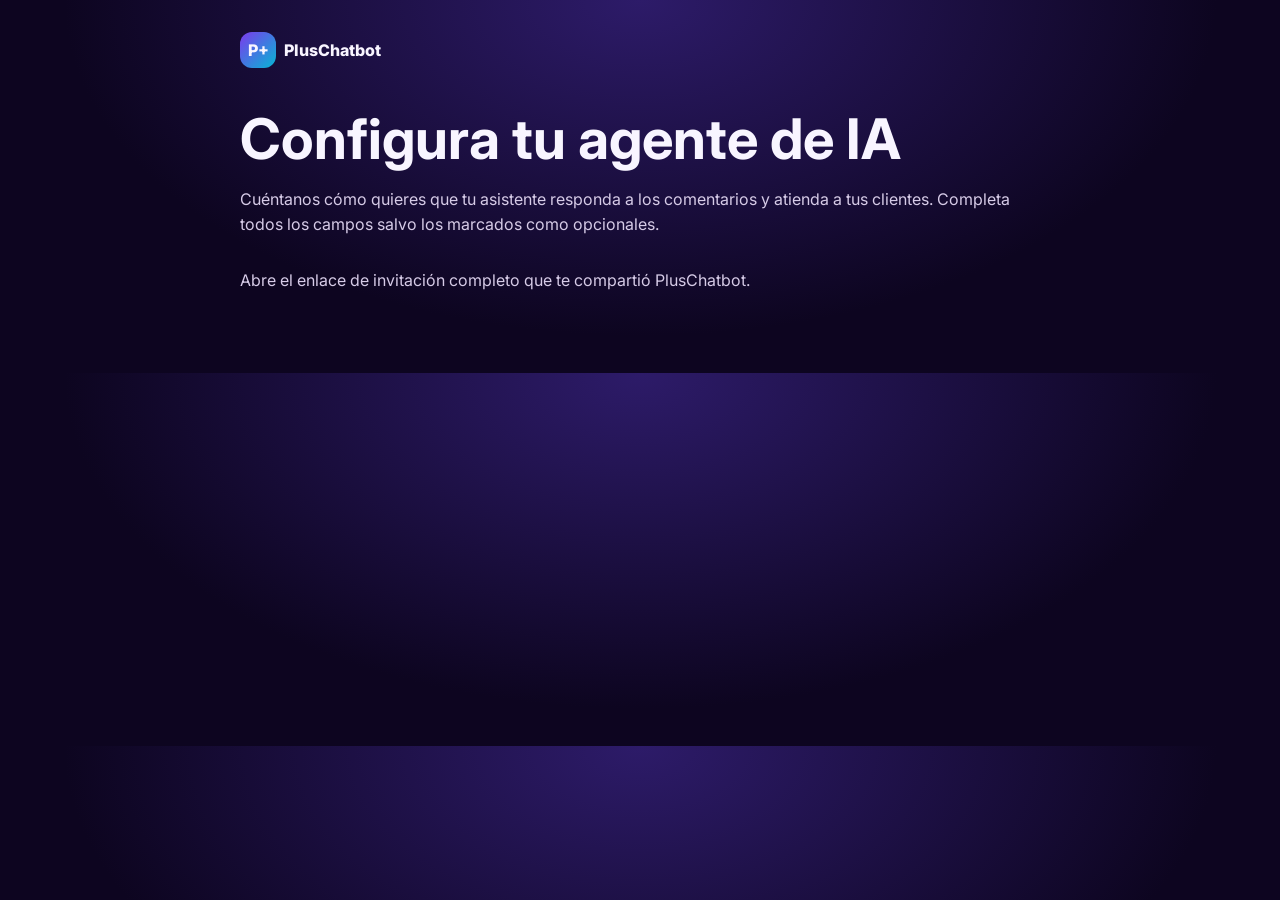
==== configura-tu-agente/index.html @ 4cf22879 "Agrega formulario de configuración de agentes" ====
<!doctype html>
<html lang="es">
<head>
<meta charset="utf-8">
<meta name="viewport" content="width=device-width, initial-scale=1">
<meta name="robots" content="noindex, nofollow">
<meta name="referrer" content="no-referrer">
<title>Configura tu agente | PlusChatbot</title>
<link href="https://fonts.googleapis.com/css2?family=Inter:wght@400;600;700;800&display=swap" rel="stylesheet">
<style>
* { box-sizing: border-box; }
body { margin: 0; background: radial-gradient(ellipse at top,#2d1b69,#0d0520 36rem); color: #f8f5ff; font: 1rem/1.55 Inter,system-ui,sans-serif; }
main { max-width: 52rem; margin: auto; padding: 2rem 1rem 4rem; }
a { color: inherit; text-decoration: none; font-weight: 800; }
.mark { display: inline-grid; place-items: center; width: 2.25rem; height: 2.25rem; border-radius: .75rem; background: linear-gradient(135deg,#7c3aed,#06b6d4); margin-right: .5rem; }
header { margin: 2.5rem 0 2rem; }
h1 { font-size: clamp(2rem,6vw,3.5rem); line-height: 1.12; margin: 0; }
section { background: #160a35; border: 1px solid #483570; border-radius: 1rem; padding: clamp(1rem,4vw,2rem); margin: 1rem 0; }
h2 { font-size: 1.3rem; margin: 0; }
p, .hint { color: #d6cbe7; }
label { display: block; font-weight: 700; margin-top: 1.4rem; }
.hint { display: block; margin: .25rem 0 .6rem; }
textarea { width: 100%; min-height: 6rem; resize: vertical; background: #0d0520; color: inherit; border: 1px solid #806aa8; border-radius: .6rem; padding: .75rem; font: inherit; }
:focus-visible { outline: 2px solid #67e8f9; outline-offset: 3px; }
button { background: #7c3aed; color: white; border: 0; border-radius: .65rem; padding: .85rem 1.2rem; font: inherit; font-weight: 700; cursor: pointer; }
button:disabled { opacity: .65; cursor: default; }
</style>
</head>
<body>
<main>
<a href="../"><span class="mark" aria-hidden="true">P+</span>PlusChatbot</a>
<header><h1>Configura tu agente de IA</h1><p>Cuéntanos cómo quieres que tu asistente responda a los comentarios y atienda a tus clientes. Completa todos los campos salvo los marcados como opcionales.</p></header>
<noscript><p>Activa JavaScript para enviar el formulario.</p></noscript>
<form hidden>
<section aria-labelledby="seccion-0">
<h2 id="seccion-0">1. Persona y objetivo</h2>
<p>Quién es la IA, qué busca y de dónde vino el lead.</p>
<label for="personalidad">Personalidad</label>
<span class="hint" id="personalidad-ayuda">¿Cómo quieres que suene al responder comentarios (cercana, profesional, amable, divertida)? ¿Tutea o trata de usted? ¿Usa emojis? ¿Cuáles y con qué frecuencia?</span>
<textarea id="personalidad" name="personalidad" aria-describedby="personalidad-ayuda" maxlength="6000" required></textarea>
<label for="objetivo">Objetivo</label>
<span class="hint" id="objetivo-ayuda">¿Qué quieres lograr con las respuestas a comentarios (resolver dudas, llevar a la persona al chat privado o a WhatsApp, agendar una cita, vender)?</span>
<textarea id="objetivo" name="objetivo" aria-describedby="objetivo-ayuda" maxlength="6000" required></textarea>
<label for="origen">Origen de los contactos (opcional)</label>
<span class="hint" id="origen-ayuda">¿De dónde vienen los contactos que atenderá el asistente? Por ejemplo, comentarios en Instagram o Facebook.</span>
<textarea id="origen" name="origen" aria-describedby="origen-ayuda" maxlength="6000"></textarea>
</section>
<section aria-labelledby="seccion-1">
<h2 id="seccion-1">2. Contexto empresarial</h2>
<p>Datos sobre tu empresa en los que la IA puede apoyarse.</p>
<label for="empresa">Información de la empresa</label>
<span class="hint" id="empresa-ayuda">¿Qué hace tu empresa y qué productos o servicios ofrece? ¿Cuál es su historia, su propuesta de valor y a quién atiende? ¿Cuáles son sus precios, ubicación y horarios? ¿Qué enlaces o datos debe compartir la IA (web, WhatsApp, agenda)?</span>
<textarea id="empresa" name="empresa" aria-describedby="empresa-ayuda" maxlength="6000" required></textarea>
</section>
<section aria-labelledby="seccion-2">
<h2 id="seccion-2">3. Comportamiento en la conversación</h2>
<p>Cómo debe dirigir y guiar la IA la conversación.</p>
<label for="reglas">Reglas</label>
<span class="hint" id="reglas-ayuda">¿Qué debe hacer siempre? ¿Qué nunca debe decir ni prometer (precios, diagnósticos, descuentos)? ¿Qué temas o palabras debe evitar? ¿Cómo debe responder a comentarios negativos, quejas o spam?</span>
<textarea id="reglas" name="reglas" aria-describedby="reglas-ayuda" maxlength="6000" required></textarea>
<label for="flujo">Flujo de conversación</label>
<span class="hint" id="flujo-ayuda">¿Cómo sería una conversación ideal desde el primer comentario hasta el cierre? ¿Qué debería hacer primero: saludar, resolver la duda o invitar al chat privado? Un ejemplo escrito ayuda mucho.</span>
<textarea id="flujo" name="flujo" aria-describedby="flujo-ayuda" maxlength="6000" required></textarea>
<label for="email">Respuestas por email (opcional)</label>
<span class="hint" id="email-ayuda">La IA ya redacta correos con saludo, párrafos y despedida. Si atenderá por email, indica el nivel de formalidad, la firma u otras instrucciones. Este campo solo aplica al canal de email.</span>
<textarea id="email" name="email" aria-describedby="email-ayuda" maxlength="2000"></textarea>
</section>
<section aria-labelledby="seccion-3">
<h2 id="seccion-3">4. Escalación y cierre</h2>
<p>Cuándo pasar la conversación a una persona y cuándo finalizarla.</p>
<label for="escalacion">Alertar a un humano cuando</label>
<span class="hint" id="escalacion-ayuda">¿Cuándo debe intervenir tu equipo (quejas serias, temas médicos o legales, clientes molestos, solicitudes especiales)? ¿Qué persona o departamento debe recibir la alerta?</span>
<textarea id="escalacion" name="escalacion" aria-describedby="escalacion-ayuda" maxlength="6000" required></textarea>
<label for="cierre">Concluir cuando</label>
<span class="hint" id="cierre-ayuda">¿Cuándo se considera resuelta la conversación (la persona agendó, recibió la información o dejó de responder)?</span>
<textarea id="cierre" name="cierre" aria-describedby="cierre-ayuda" maxlength="6000" required></textarea>
</section>
<section aria-labelledby="seccion-4">
<h2 id="seccion-4">Idioma principal</h2>
<p>El idioma principal y el de las notas internas es español. La IA responde en el idioma en que le escriba la persona.</p>
<label for="idiomas">Otros idiomas (opcional)</label>
<span class="hint" id="idiomas-ayuda">¿Atiendes público en otros idiomas? ¿Cuáles?</span>
<textarea id="idiomas" name="idiomas" aria-describedby="idiomas-ayuda" maxlength="6000"></textarea>
</section>
<div hidden><label for="website">Deja este campo vacío</label><input id="website" name="website" tabindex="-1" autocomplete="off"></div>
<button type="submit">Enviar respuestas</button>
</form>
<p id="estado" role="status"></p>
</main>
<script>
const token = new URLSearchParams(location.hash.slice(1)).get('token');
const form = document.querySelector('form');
const statusMessage = document.querySelector('#estado');
const button = form.querySelector('button');

if (token && /^[a-f0-9]{48}$/.test(token)) {
  form.hidden = false;
} else {
  statusMessage.textContent = 'Abre el enlace de invitación completo que te compartió PlusChatbot.';
}

form.addEventListener('submit', async (event) => {
  event.preventDefault();
  if (button.disabled) return;
  button.disabled = true;
  statusMessage.textContent = 'Enviando respuestas…';
  try {
    const payload = new URLSearchParams(new FormData(form));
    payload.set('token', token);
    const response = await fetch('https://n8n.srv1164464.hstgr.cloud/webhook/pluschatbot-configura-tu-agente', { method: 'POST', body: payload, credentials: 'omit' });
    if (!response.ok || (await response.json()).ok !== true) throw new Error('Envío sin confirmar');
    form.reset();
    form.hidden = true;
    statusMessage.textContent = 'Recibimos tus respuestas. ¡Gracias por completar el formulario!';
    statusMessage.scrollIntoView({ block: 'center' });
  } catch {
    statusMessage.textContent = 'No pudimos confirmar el envío. Revisa tu conexión y el enlace de invitación, y vuelve a intentarlo.';
    button.disabled = false;
  }
});
</script>
</body>
</html>
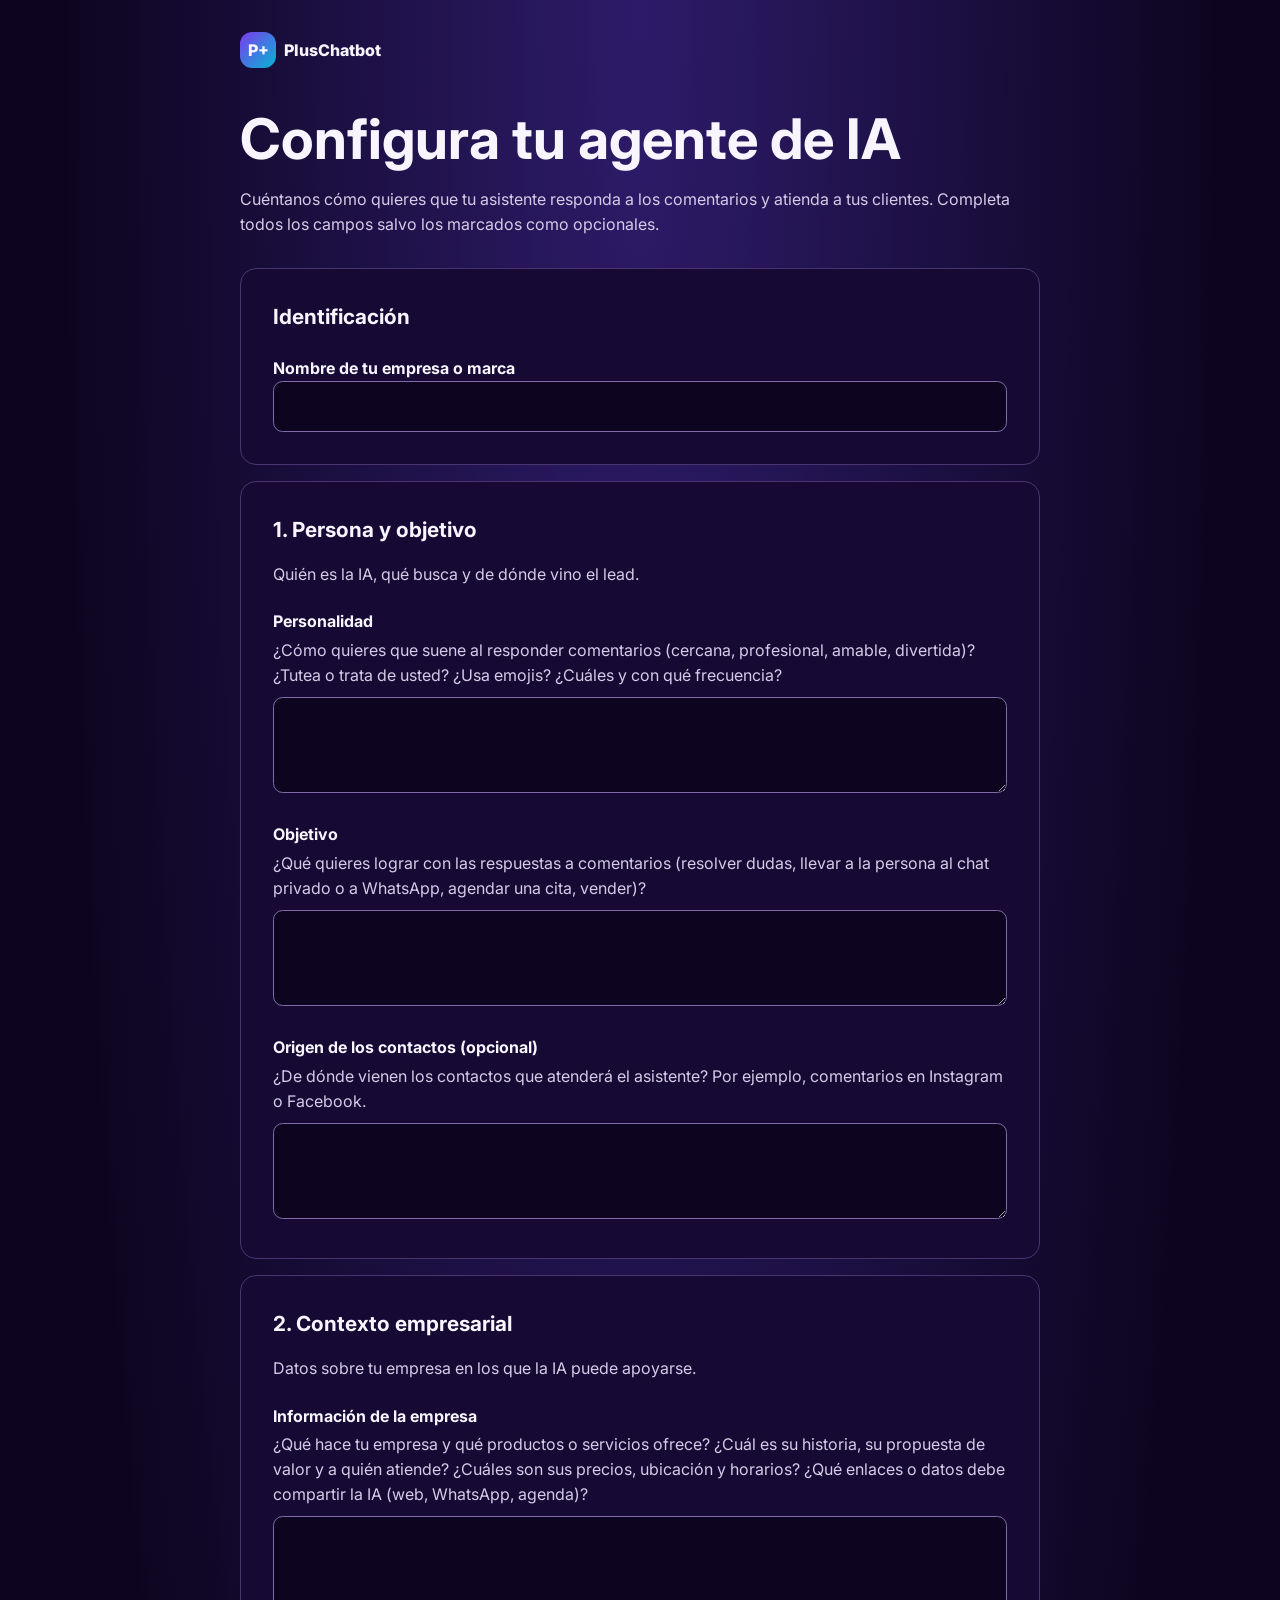
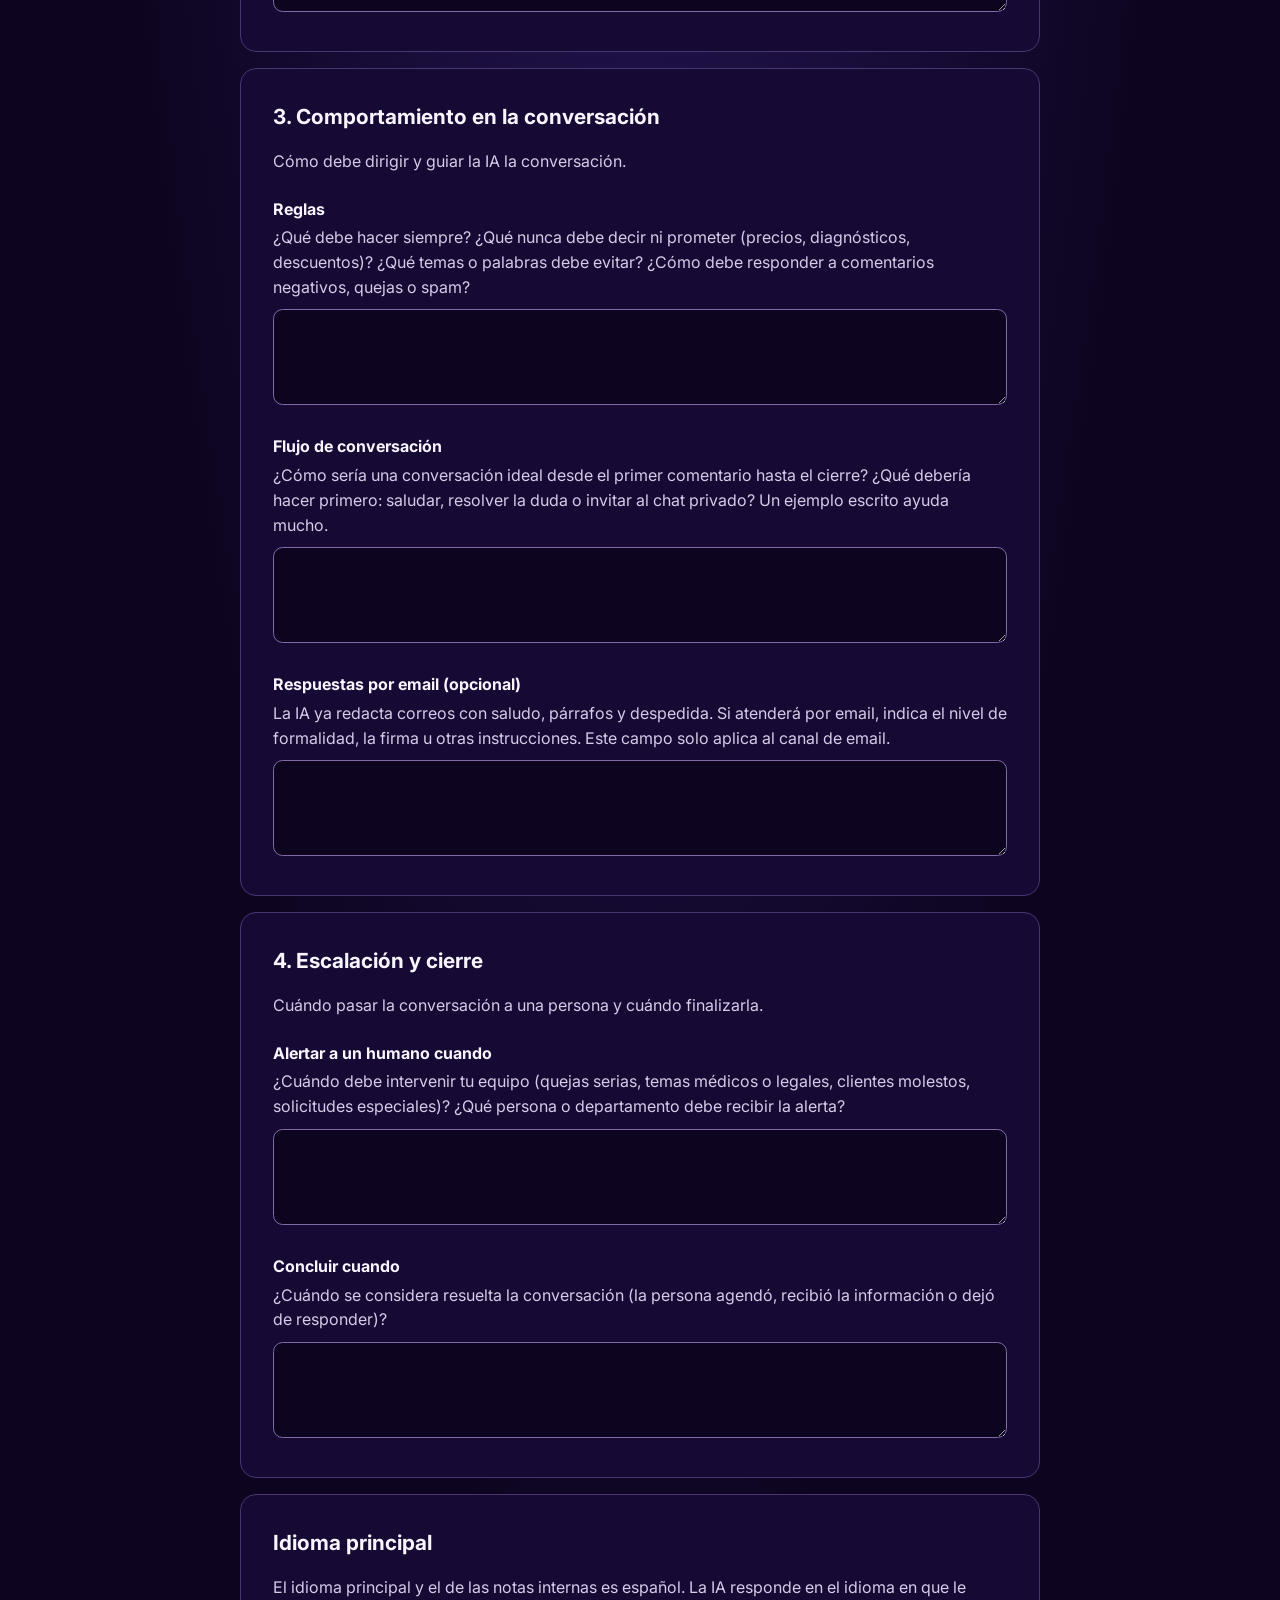
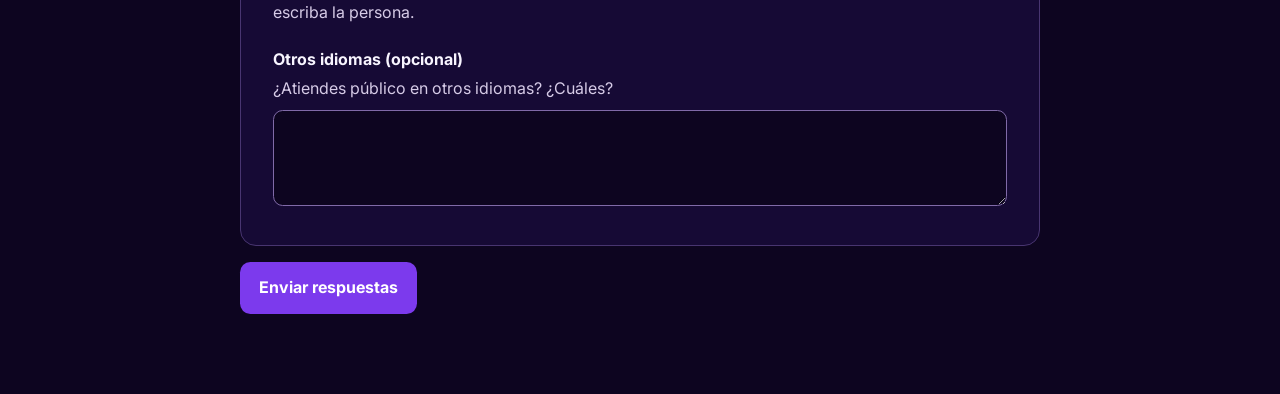
==== commit db588e95: "Permite reutilizar el formulario con cualquier cliente" ====
--- a/configura-tu-agente/index.html
+++ b/configura-tu-agente/index.html
@@ -20,7 +20,8 @@
 p, .hint { color: #d6cbe7; }
 label { display: block; font-weight: 700; margin-top: 1.4rem; }
 .hint { display: block; margin: .25rem 0 .6rem; }
-textarea { width: 100%; min-height: 6rem; resize: vertical; background: #0d0520; color: inherit; border: 1px solid #806aa8; border-radius: .6rem; padding: .75rem; font: inherit; }
+input[type=text], textarea { width: 100%; background: #0d0520; color: inherit; border: 1px solid #806aa8; border-radius: .6rem; padding: .75rem; font: inherit; }
+textarea { min-height: 6rem; resize: vertical; }
 :focus-visible { outline: 2px solid #67e8f9; outline-offset: 3px; }
 button { background: #7c3aed; color: white; border: 0; border-radius: .65rem; padding: .85rem 1.2rem; font: inherit; font-weight: 700; cursor: pointer; }
 button:disabled { opacity: .65; cursor: default; }
@@ -32,6 +33,11 @@
 <header><h1>Configura tu agente de IA</h1><p>Cuéntanos cómo quieres que tu asistente responda a los comentarios y atienda a tus clientes. Completa todos los campos salvo los marcados como opcionales.</p></header>
 <noscript><p>Activa JavaScript para enviar el formulario.</p></noscript>
 <form hidden>
+<section aria-labelledby="identificacion">
+<h2 id="identificacion">Identificación</h2>
+<label for="cliente">Nombre de tu empresa o marca</label>
+<input id="cliente" name="cliente" type="text" maxlength="120" autocomplete="organization" required>
+</section>
 <section aria-labelledby="seccion-0">
 <h2 id="seccion-0">1. Persona y objetivo</h2>
 <p>Quién es la IA, qué busca y de dónde vino el lead.</p>
@@ -88,16 +94,11 @@
 <p id="estado" role="status"></p>
 </main>
 <script>
-const token = new URLSearchParams(location.hash.slice(1)).get('token');
 const form = document.querySelector('form');
 const statusMessage = document.querySelector('#estado');
 const button = form.querySelector('button');
 
-if (token && /^[a-f0-9]{48}$/.test(token)) {
-  form.hidden = false;
-} else {
-  statusMessage.textContent = 'Abre el enlace de invitación completo que te compartió PlusChatbot.';
-}
+form.hidden = false;
 
 form.addEventListener('submit', async (event) => {
   event.preventDefault();
@@ -106,7 +107,6 @@
   statusMessage.textContent = 'Enviando respuestas…';
   try {
     const payload = new URLSearchParams(new FormData(form));
-    payload.set('token', token);
     const response = await fetch('https://n8n.srv1164464.hstgr.cloud/webhook/pluschatbot-configura-tu-agente', { method: 'POST', body: payload, credentials: 'omit' });
     if (!response.ok || (await response.json()).ok !== true) throw new Error('Envío sin confirmar');
     form.reset();
@@ -114,7 +114,7 @@
     statusMessage.textContent = 'Recibimos tus respuestas. ¡Gracias por completar el formulario!';
     statusMessage.scrollIntoView({ block: 'center' });
   } catch {
-    statusMessage.textContent = 'No pudimos confirmar el envío. Revisa tu conexión y el enlace de invitación, y vuelve a intentarlo.';
+    statusMessage.textContent = 'No pudimos confirmar el envío. Revisa tu conexión y vuelve a intentarlo.';
     button.disabled = false;
   }
 });
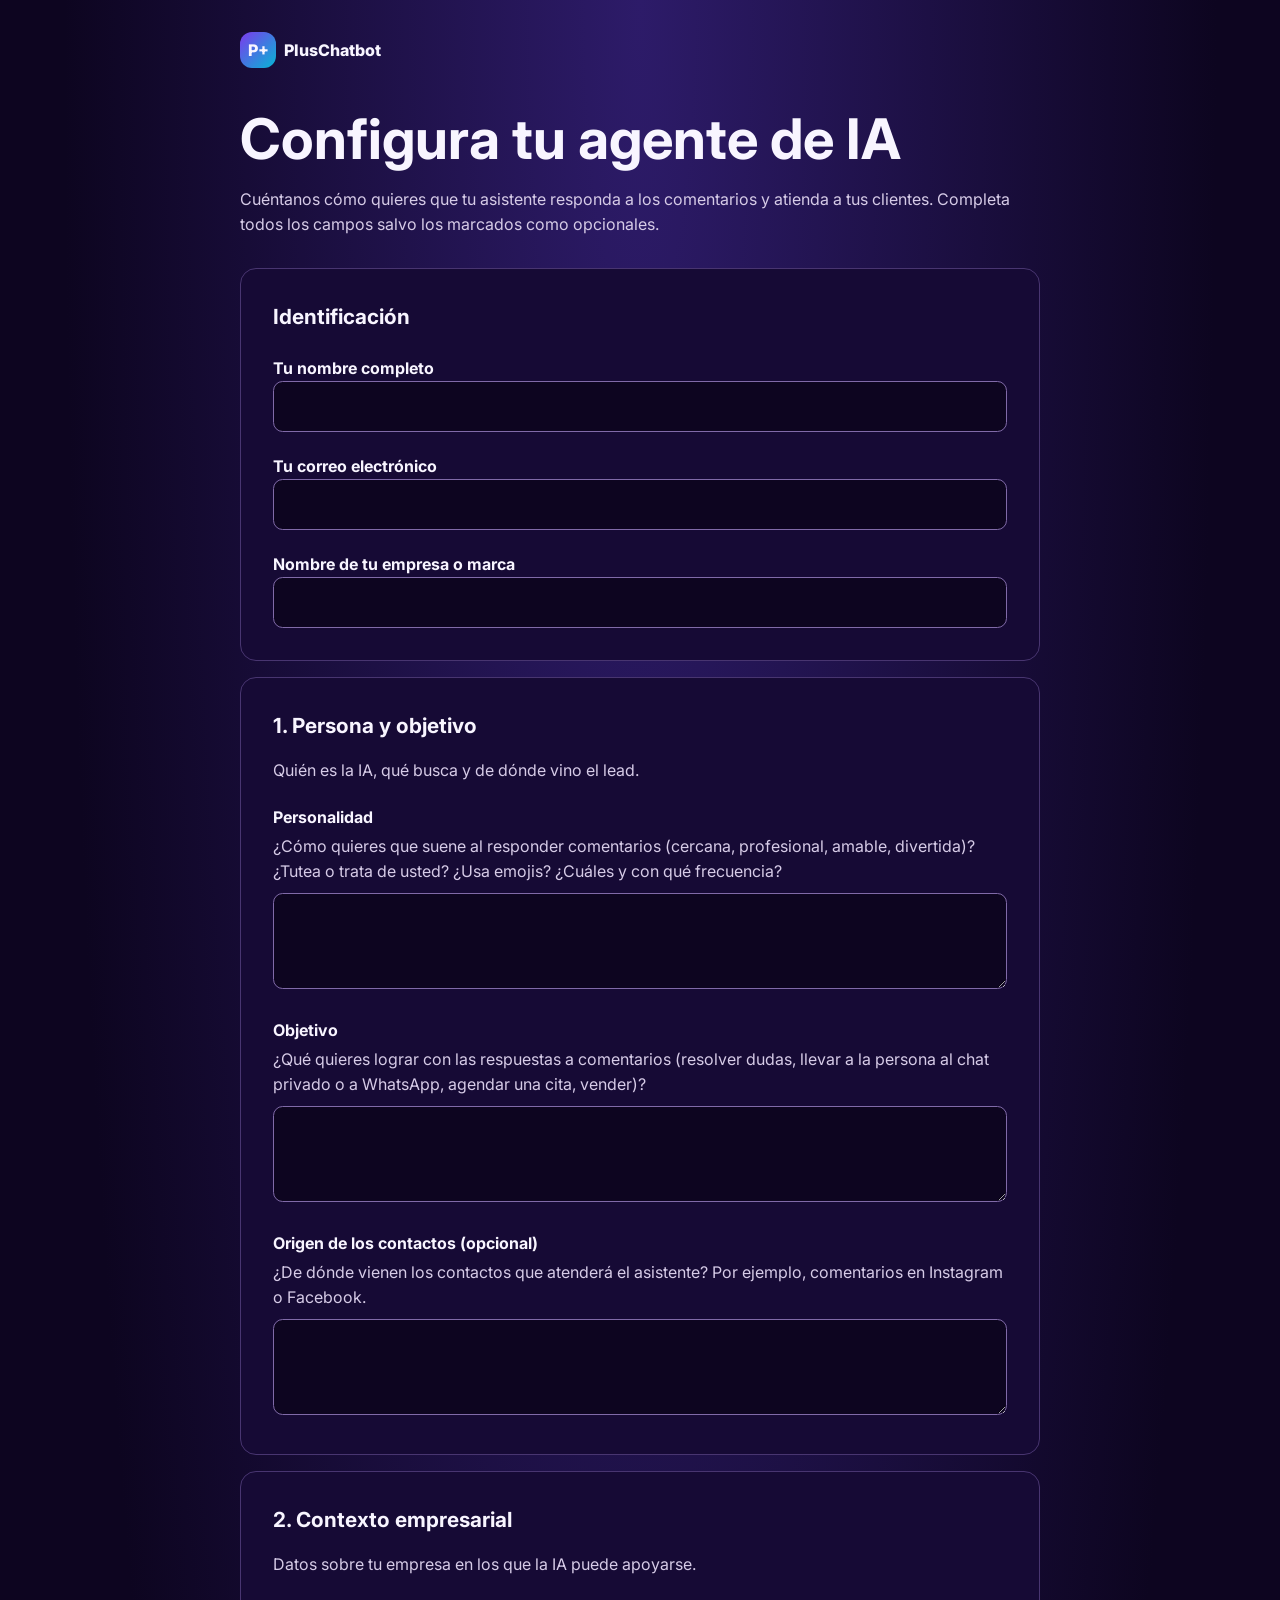
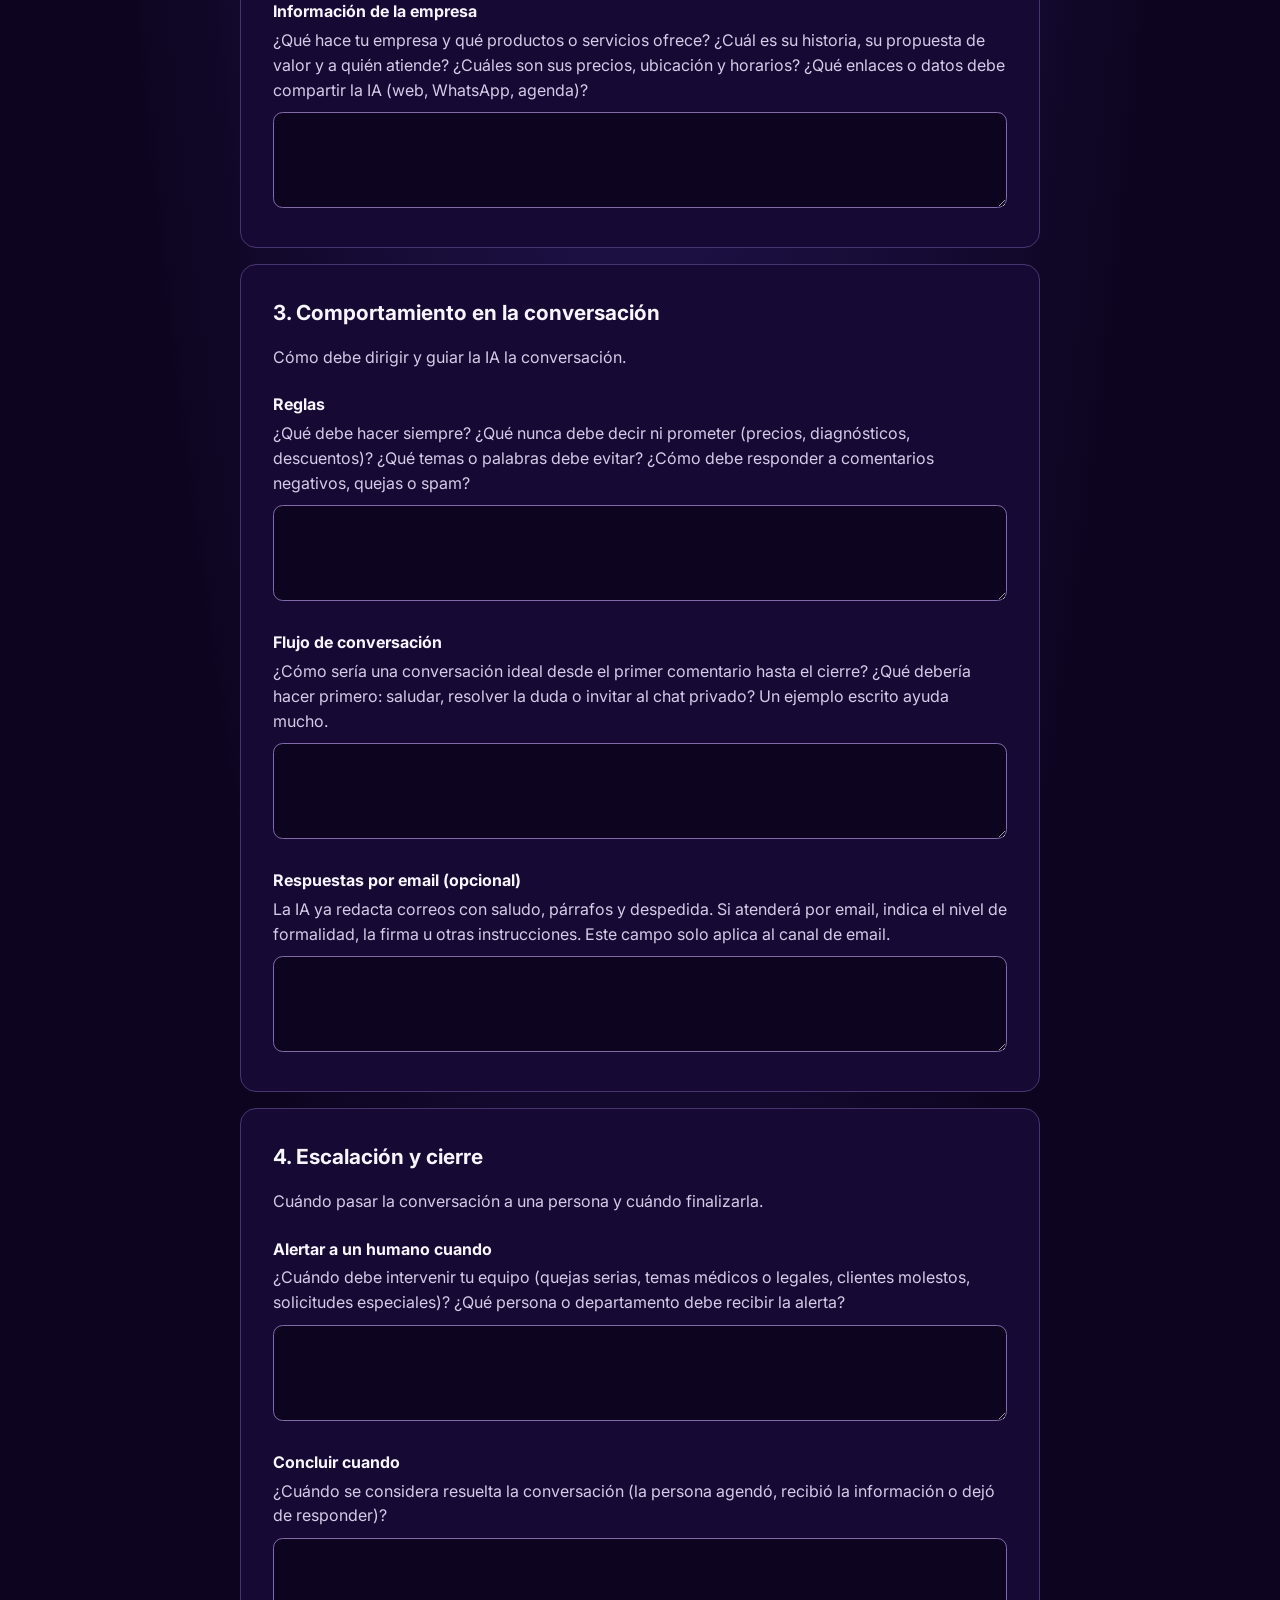
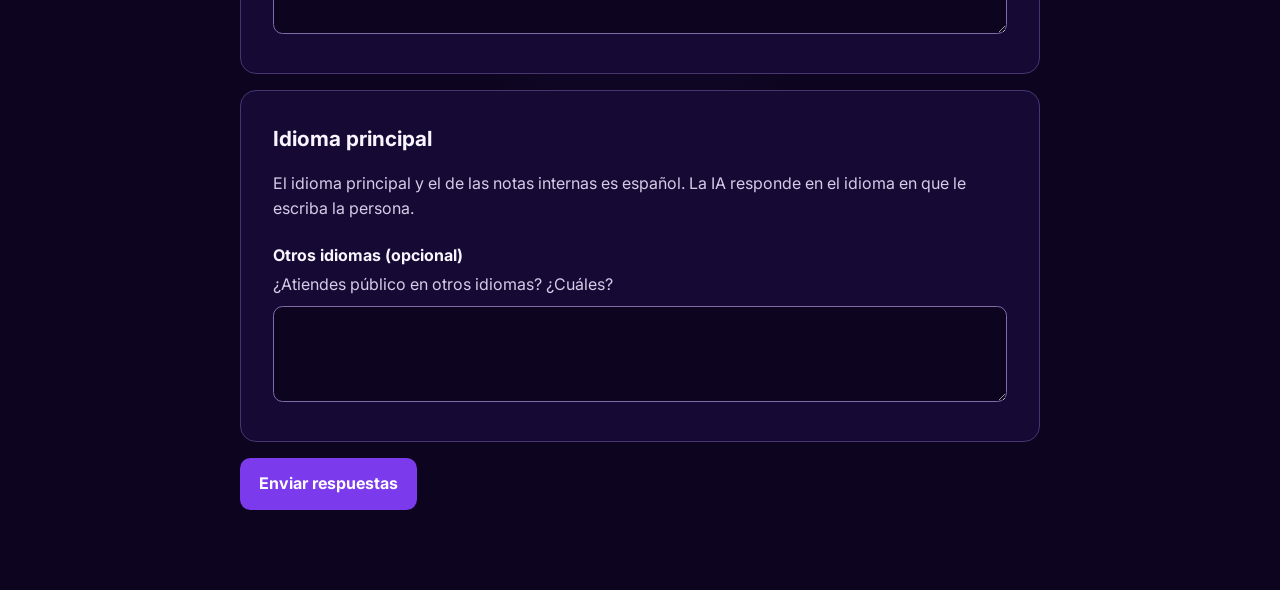
==== commit e1e5e258: "Solicita nombre y correo del cliente" ====
--- a/configura-tu-agente/index.html
+++ b/configura-tu-agente/index.html
@@ -20,7 +20,7 @@
 p, .hint { color: #d6cbe7; }
 label { display: block; font-weight: 700; margin-top: 1.4rem; }
 .hint { display: block; margin: .25rem 0 .6rem; }
-input[type=text], textarea { width: 100%; background: #0d0520; color: inherit; border: 1px solid #806aa8; border-radius: .6rem; padding: .75rem; font: inherit; }
+input[type=text], input[type=email], textarea { width: 100%; background: #0d0520; color: inherit; border: 1px solid #806aa8; border-radius: .6rem; padding: .75rem; font: inherit; }
 textarea { min-height: 6rem; resize: vertical; }
 :focus-visible { outline: 2px solid #67e8f9; outline-offset: 3px; }
 button { background: #7c3aed; color: white; border: 0; border-radius: .65rem; padding: .85rem 1.2rem; font: inherit; font-weight: 700; cursor: pointer; }
@@ -35,6 +35,10 @@
 <form hidden>
 <section aria-labelledby="identificacion">
 <h2 id="identificacion">Identificación</h2>
+<label for="nombre_contacto">Tu nombre completo</label>
+<input id="nombre_contacto" name="nombre_contacto" type="text" maxlength="120" autocomplete="name" required>
+<label for="correo_contacto">Tu correo electrónico</label>
+<input id="correo_contacto" name="correo_contacto" type="email" maxlength="254" autocomplete="email" required>
 <label for="cliente">Nombre de tu empresa o marca</label>
 <input id="cliente" name="cliente" type="text" maxlength="120" autocomplete="organization" required>
 </section>
